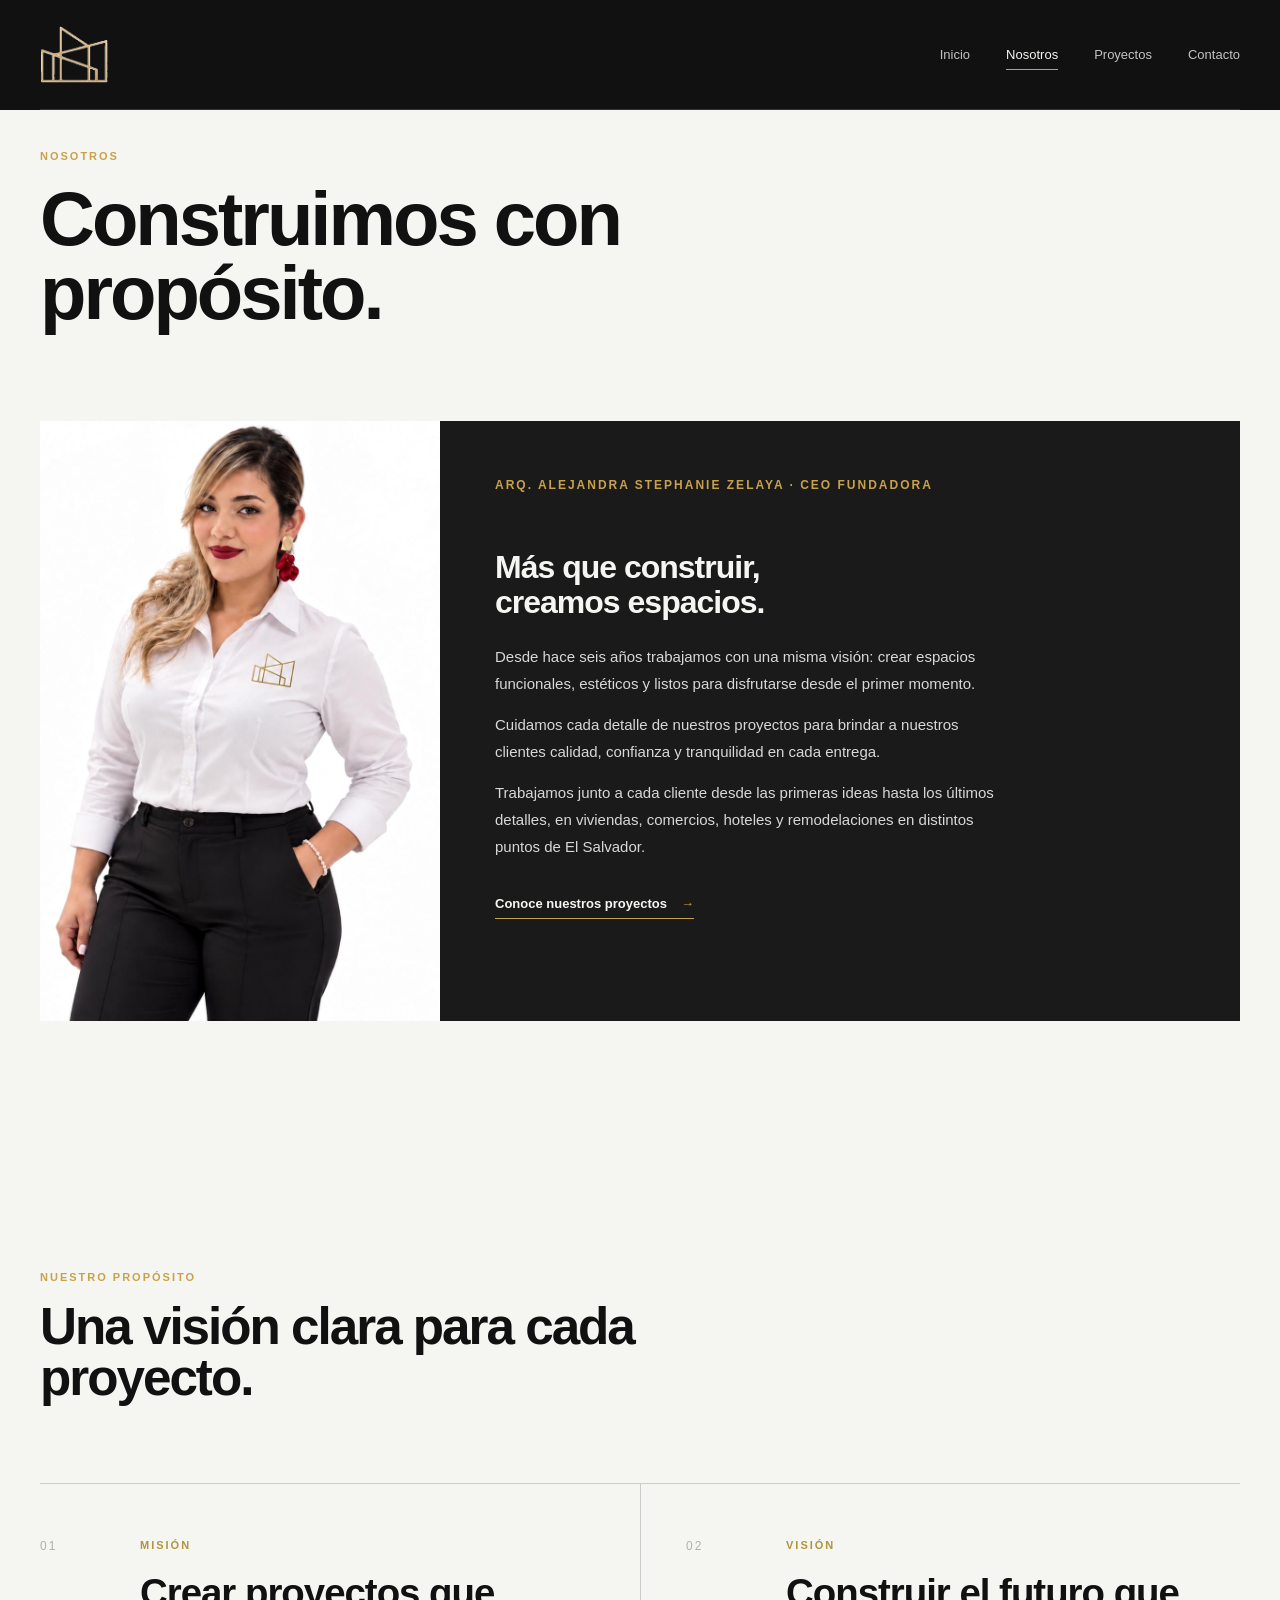
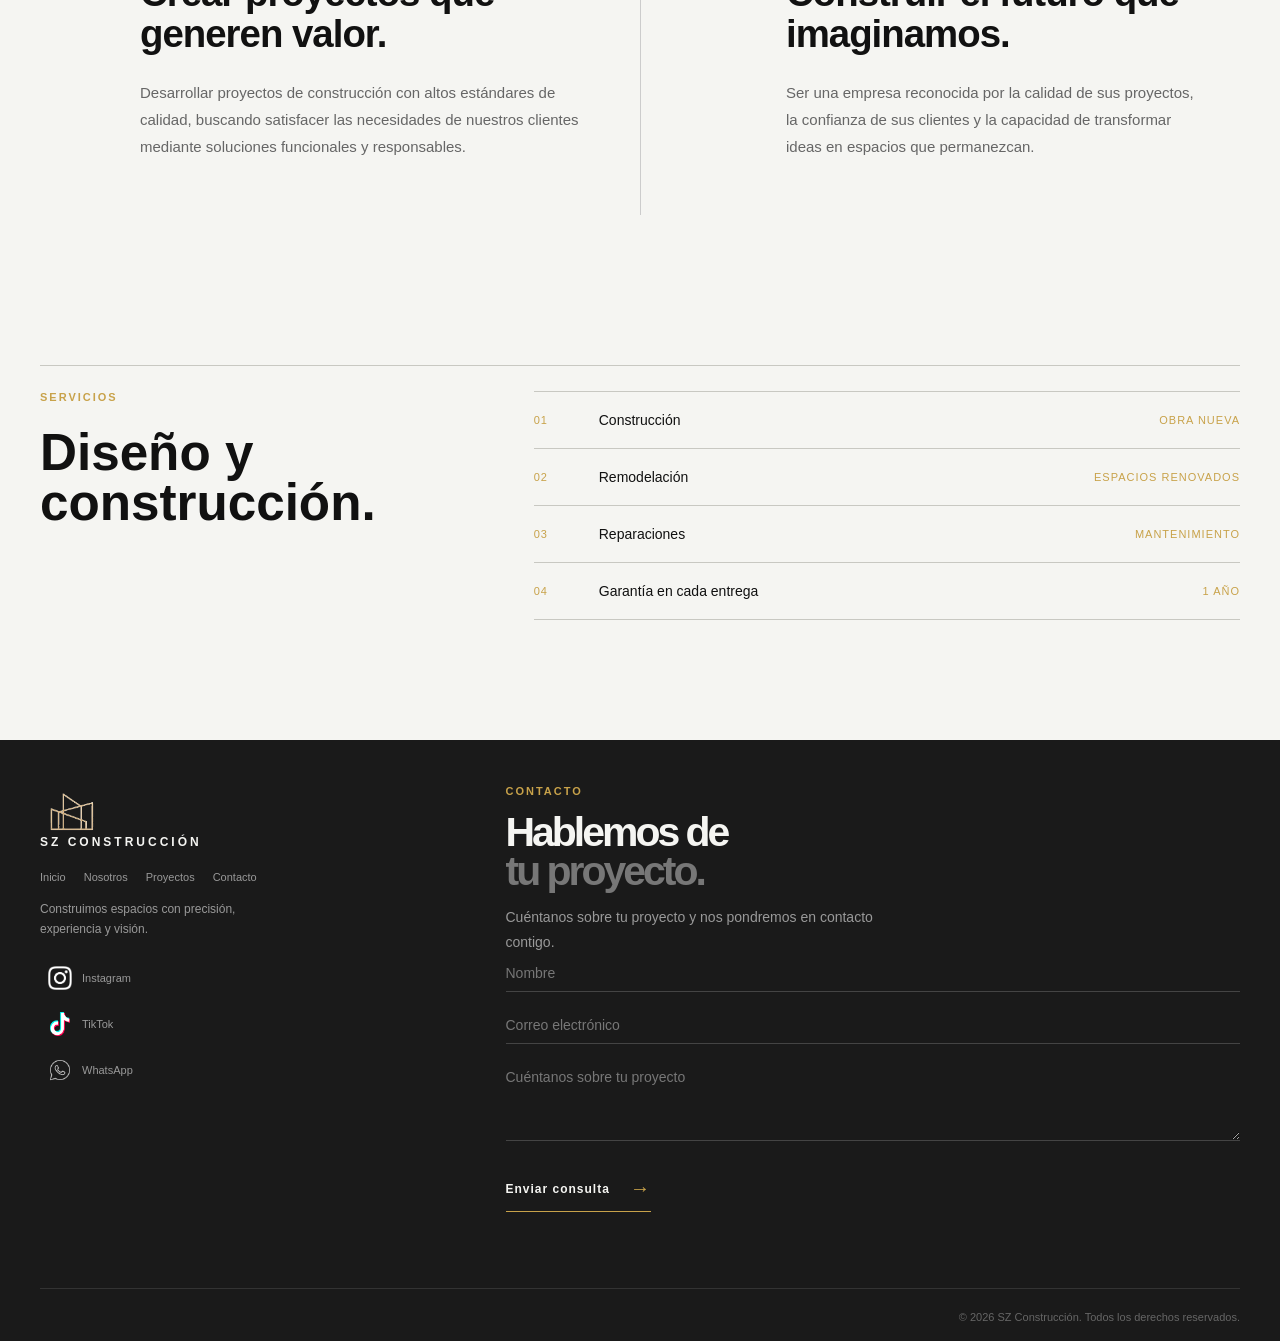
==== nosotros.html @ 60573278 "feat: publica sitio web de SZ Construccion" ====
<!DOCTYPE html>
<html lang="es">

<head>

    <meta charset="UTF-8">
    <meta name="viewport" content="width=device-width, initial-scale=1.0">
    <meta name="description" content="Conoce SZ Construcción, fundada por la Arq. Alejandra Stephanie Zelaya: nuestra historia, misión, visión y servicios.">
    <meta name="theme-color" content="#111111">
    <title>Nosotros | SZ Construcción</title>

    <link rel="icon" type="image/png" href="images/brand/logo-mark-transparent.png">
    <link rel="stylesheet" href="css/style.css">
    <link rel="stylesheet" href="css/nosotros.css">

</head>

<body>

    <a class="skip-link" href="#contenido">Saltar al contenido</a>

    <header class="header">

        <div class="container header__content">

            <a href="index.html" class="logo" aria-label="SZ Construcción, inicio">
                <img src="images/brand/logo-mark-transparent.png" alt="" width="104" height="58">
                <span>SZ CONSTRUCCIÓN</span>
            </a>

            <nav class="nav" id="site-navigation" aria-label="Navegación principal">
                <a href="index.html" class="nav__link">Inicio</a>
                <a href="nosotros.html" class="nav__link active" aria-current="page">Nosotros</a>
                <a href="proyectos.html" class="nav__link">Proyectos</a>
                <a href="#contacto" class="nav__link">Contacto</a>
            </nav>

            <button class="menu-button" type="button" aria-label="Abrir menú" aria-expanded="false" aria-controls="site-navigation">
                <span></span>
                <span></span>
            </button>

        </div>

    </header>


    <main id="contenido">

        <!-- INTRODUCCIÓN -->

        <section class="about-intro">

            <div class="container">

                <div class="about-intro__heading">
                    <p class="section-label">NOSOTROS</p>
                    <h1>Construimos con propósito.</h1>
                </div>

                <div class="about-intro__grid">

                    <figure class="about-intro__image">
                        <img src="images/nosotros/Teffa.jpeg" alt="Arq. Alejandra Stephanie Zelaya, fundadora de SZ Construcción" width="1070" height="1280">
                    </figure>

                    <div class="about-intro__content">

                        <span class="about-intro__number">ARQ. ALEJANDRA STEPHANIE ZELAYA · CEO FUNDADORA</span>

                        <h2>
                            Más que construir,
                            creamos espacios.
                        </h2>

                        <p>
                            Desde hace seis años trabajamos con una misma visión:
                            crear espacios funcionales, estéticos y listos para
                            disfrutarse desde el primer momento.
                        </p>

                        <p>
                            Cuidamos cada detalle de nuestros proyectos para brindar
                            a nuestros clientes calidad, confianza y tranquilidad
                            en cada entrega.
                        </p>

                        <p>
                            Trabajamos junto a cada cliente desde las primeras ideas
                            hasta los últimos detalles, en viviendas, comercios,
                            hoteles y remodelaciones en distintos puntos de El Salvador.
                        </p>

                        <a href="proyectos.html" class="about-intro__link">Conoce nuestros proyectos <span aria-hidden="true">→</span></a>

                    </div>

                </div>

            </div>

        </section>


        <!-- MISIÓN / VISIÓN -->

        <section class="about-purpose">

            <div class="container">

                <div class="about-purpose__intro">
                    <p class="section-label">NUESTRO PROPÓSITO</p>
                    <h2>Una visión clara para cada proyecto.</h2>
                </div>

                <div class="about-purpose__grid">

                    <article class="about-purpose__item">
                        <div class="about-purpose__number">01</div>
                        <div>
                            <p class="about-purpose__label">MISIÓN</p>
                            <h3>Crear proyectos que generen valor.</h3>
                            <p>
                                Desarrollar proyectos de construcción con altos estándares
                                de calidad, buscando satisfacer las necesidades de nuestros
                                clientes mediante soluciones funcionales y responsables.
                            </p>
                        </div>
                    </article>

                    <article class="about-purpose__item">
                        <div class="about-purpose__number">02</div>
                        <div>
                            <p class="about-purpose__label">VISIÓN</p>
                            <h3>Construir el futuro que imaginamos.</h3>
                            <p>
                                Ser una empresa reconocida por la calidad de sus proyectos,
                                la confianza de sus clientes y la capacidad de transformar
                                ideas en espacios que permanezcan.
                            </p>
                        </div>
                    </article>

                </div>

            </div>

        </section>


        <!-- SERVICIOS -->

        <section class="about-credentials">

            <div class="container">

                <div class="credentials-block">
                    <div>
                        <p class="section-label">SERVICIOS</p>
                        <h2>Diseño y construcción.</h2>
                    </div>

                    <div class="credentials-list">
                        <div class="credential-item">
                            <span>01</span>
                            <strong>Construcción</strong>
                            <em>Obra nueva</em>
                        </div>
                        <div class="credential-item">
                            <span>02</span>
                            <strong>Remodelación</strong>
                            <em>Espacios renovados</em>
                        </div>
                        <div class="credential-item">
                            <span>03</span>
                            <strong>Reparaciones</strong>
                            <em>Mantenimiento</em>
                        </div>
                        <div class="credential-item">
                            <span>04</span>
                            <strong>Garantía en cada entrega</strong>
                            <em>1 año</em>
                        </div>
                    </div>
                </div>

            </div>

        </section>

    </main>


    <footer class="footer">

        <div class="container">

            <div class="footer__top">

                <div class="footer__brand">
                    <a href="index.html" class="footer__logo" aria-label="SZ Construcción, inicio"><img src="images/brand/logo-mark-transparent.png" alt=""><span>SZ CONSTRUCCIÓN</span></a>
                    <nav class="footer__nav" aria-label="Navegacion del pie de pagina">
                        <a href="index.html">Inicio</a>
                        <a href="nosotros.html">Nosotros</a>
                        <a href="proyectos.html">Proyectos</a>
                        <a href="#contacto">Contacto</a>
                    </nav>
                    <p class="footer__brand-text">Construimos espacios con precisión, experiencia y visión.</p>
                    <div class="footer__socials" aria-label="Redes sociales">
                        <a href="https://www.instagram.com/sz_construccion?stkn=ZDNlZDc0MzIxNw==" class="footer__social" target="_blank" rel="noopener noreferrer" aria-label="Instagram"><img src="images/social/LogoInsta.png" alt="">Instagram</a>
                        <a href="https://www.tiktok.com/@sz_construccionsv?is_from_webapp=1&sender_device=pc" class="footer__social" target="_blank" rel="noopener noreferrer" aria-label="TikTok"><img src="images/social/LogoTikTok.png" alt="">TikTok</a>
                        <a href="https://wa.me/50374683677" class="footer__social" target="_blank" rel="noopener noreferrer" aria-label="WhatsApp"><img src="images/social/LogoWha.png" alt="">WhatsApp</a>
                    </div>
                </div>

                <div class="footer__contact" id="contacto">
                    <div class="footer__intro">
                        <p class="footer__label">CONTACTO</p>
                        <h2 class="footer__title">Hablemos de <span>tu proyecto.</span></h2>
                        <p class="footer__description">Cuéntanos sobre tu proyecto y nos pondremos en contacto contigo.</p>
                    </div>
                    <form class="footer__form" id="contact-form" novalidate>
                        <div class="footer__field"><label for="contact-name">Nombre</label><input type="text" id="contact-name" name="name" placeholder="Nombre" autocomplete="name" maxlength="80" required></div>
                        <div class="footer__field"><label for="contact-email">Correo electrónico</label><input type="email" id="contact-email" name="email" placeholder="Correo electrónico" autocomplete="email" inputmode="email" maxlength="120" required></div>
                        <div class="footer__field"><label for="contact-message">Mensaje</label><textarea id="contact-message" name="message" placeholder="Cuéntanos sobre tu proyecto" maxlength="2000" required></textarea></div>
                        <div class="footer__honey" aria-hidden="true"><label for="contact-honey">No llenar este campo</label><input type="text" id="contact-honey" name="_honey" tabindex="-1" autocomplete="off"></div>
                        <button type="submit" class="footer__submit">Enviar consulta <span>→</span></button>
                    </form>
                </div>

            </div>

            <div class="footer__bottom">
                <p class="footer__copyright">© 2026 SZ Construcción. Todos los derechos reservados.</p>
            </div>

        </div>

    </footer>


    <script src="js/main.js"></script>

</body>

</html>
---- css/style.css ----
:root {
    --black: #111111;
    --black-soft: #1a1a1a;

    --gray: #777777;
    --gray-light: #d8d8d8;

    --white: #f5f5f2;

    --gold: #c8a24a;

    --container: 1280px;
}


* {
    margin: 0;
    padding: 0;
    box-sizing: border-box;
}


html {
    scroll-behavior: smooth;
}


body {


    background: var(--black-soft);
    color: var(--white);

    min-height: 100vh;
    display: flex;
    flex-direction: column;

    font-family:
        Arial,
        Helvetica,
        sans-serif;

}


main {
    flex: 1;
}


a {
    color: inherit;
    text-decoration: none;
}


button {
    font-family: inherit;
}


.container {
    width: min(
        calc(100% - 80px),
        var(--container)
    );

    margin-inline: auto;
}


/* =================================
   HEADER
================================= */

.header {
    position: absolute;

    top: 0;
    left: 0;

    width: 100%;

    background: var(--black);

    z-index: 20;
}


.header__content {
    height: 110px;

    display: flex;
    align-items: center;
    justify-content: space-between;

    border-bottom: 1px solid rgba(255, 255, 255, 0.15);
}


.logo {
    display: inline-flex;
    flex-direction: column;
    align-items: flex-start;
    gap: 2px;
    color: var(--white);
    font-size: 5px;
    font-weight: 700;
    letter-spacing: 1.5px;
}

.logo img {
    width: 104px;
    height: 58px;
    object-fit: contain;
    object-position: left center;
}

.logo span {
    display: none;
}


.nav {
    display: flex;
    align-items: center;

    gap: 36px;
}


.nav__link {
    position: relative;

    color: rgba(255, 255, 255, 0.75);

    font-size: 13px;

    transition: color 0.3s ease;
}


.nav__link::after {
    content: "";

    position: absolute;

    left: 0;
    bottom: -8px;

    width: 0;
    height: 1px;

    background: var(--gold);

    transition: width 0.3s ease;
}


.nav__link:hover,
.nav__link.active {
    color: var(--white);
}


.nav__link.active::after,
.nav__link:hover::after {
    width: 100%;
}


/* MENU MOBILE */

.menu-button {
    display: none;

    width: 42px;
    height: 42px;

    border: 1px solid rgba(255, 255, 255, 0.3);

    background: transparent;

    cursor: pointer;
}


.menu-button span {
    display: block;

    width: 18px;
    height: 1px;

    margin: 5px auto;

    background: var(--white);
}


/*=================================
HERO
================================= */

.hero {
    position: relative;

    min-height: 100svh;

    display: grid;  

    grid-template-columns: minmax(0, 55%) minmax(0, 45%);

    overflow: hidden;

    background: var(--black);
}


/* =================================
   HERO - TEXT
================================= */

.hero__text {
    display: flex;
    align-items: center;

    background: var(--black);

    z-index: 2;
}


.hero__text-container {
    padding-top: 100px;
    padding-bottom: 60px;
}


.hero__label {
    margin-bottom: 28px;

    color: var(--gold);

    font-size: 12px;
    font-weight: 700;

    letter-spacing: 3px;
}


.hero__title {
    max-width: 900px;

    font-size: clamp(
        55px,
        7vw,
        110px
    );

    line-height: 0.9;

    letter-spacing: -5px;

    font-weight: 700;
}


.hero__title span {
    display: block;

    color: var(--gray-light);
}


.hero__bottom {
    max-width: 650px;

    margin-top: 55px;

    display: flex;
    align-items: flex-end;

    gap: 50px;
}


.hero__description {
    max-width: 300px;

    color: #a9a9a9;

    font-size: 16px;
    line-height: 1.7;
}


.hero__link {
    display: flex;
    align-items: center;

    gap: 18px;

    padding-bottom: 8px;

    border-bottom: 1px solid var(--gold);

    color: var(--white);

    font-size: 13px;
    font-weight: 700;

    white-space: nowrap;
}


.hero__arrow {
    color: var(--gold);

    font-size: 20px;

    transition: transform 0.3s ease;
}


.hero__link:hover .hero__arrow {
    transform: translateY(5px);
}


/* =================================
    HERO - VIDEO
================================= */

.hero__video {
    position: relative;

    min-width: 0;
    max-width: 100%;
    min-height: 100svh;

    overflow: hidden;

    background: #202020;
}

.hero__video-media {
    display: block;
    width: 100%;
    height: 100%;
    object-fit: cover;
    object-position: center;
}


/* =================================
   HERO - NUMBER
================================= */

.hero__number {
    position: absolute;

    right: 30px;
    bottom: 30px;

    color: rgba(255, 255, 255, 0.45);

    font-size: 12px;

    letter-spacing: 2px;

    z-index: 5;
}


/* INTRO */

.intro {
    display: grid;
    grid-template-columns: 42% 58%;
    min-height: 500px;
    background: var(--white);
    color: var(--black);
}


/* IMAGEN */

.intro__image {
    position: relative;
    min-height: 500px;
    overflow: hidden;
}

.intro__image img {
    width: 100%;
    height: 100%;
    display: block;

    object-fit: cover;

    filter: grayscale(0.1) contrast(1.05);
}


/* CONTENIDO */

.intro__content {
    display: flex;
    align-items: center;

    padding: 72px 7vw 72px 6vw;

    background: var(--white);
}

.intro__content-inner {
    max-width: 780px;
}


/* TEXTO */

.section-label {
    color: var(--gold);
    font-size: 11px;
    font-weight: 700;
    letter-spacing: 2px;
}

.intro h2 {
    margin-top: 30px;

    max-width: 750px;

    font-size: clamp(42px, 5vw, 72px);
    line-height: 1;
    letter-spacing: -3px;
}

.intro h2 span {
    display: block;
    color: var(--gray);
}

.intro p {
    max-width: 600px;

    margin-top: 45px;

    color: #555555;
    font-size: 17px;
    line-height: 1.8;
}

.text-link {
    display: inline-flex;
    align-items: center;
    gap: 15px;

    margin-top: 35px;
    padding-bottom: 7px;

    border-bottom: 1px solid var(--black);

    font-size: 13px;
    font-weight: 700;
}

.text-link span {
    transition: transform 0.3s ease;
}

.text-link:hover span {
    transform: translateX(5px);
}   


/* =================================
   NUMBERS
================================= */

.numbers {
    padding: 64px 0;

    background: var(--black-soft);
}


.numbers__grid {
    display: grid;

    grid-template-columns:
        repeat(3, 1fr);

    gap: 1px;

    background: #333333;
}


.number {
    padding: 55px 40px;

    background: var(--black-soft);
}


.number__value {
    display: block;

    color: var(--gold);

    font-size: clamp(
        45px,
        5vw,
        70px
    );

    font-weight: 700;

    letter-spacing: -3px;
}


.number__label {
    display: block;

    margin-top: 12px;

    color: #999999;

    font-size: 12px;

    text-transform: uppercase;

    letter-spacing: 2px;
}


/* =================================
   CONFIANZA
================================= */

.trust-section {
    padding: 92px 0 105px;
    background: var(--white);
    color: var(--black);
}

.trust-section__heading,
.testimonials-block {
    display: grid;
    grid-template-columns: minmax(0, 1.1fr) minmax(280px, 0.9fr);
    gap: 70px;
}

.trust-section h2,
.testimonials-block h2 {
    margin-top: 25px;
    font-size: clamp(44px, 5vw, 72px);
    line-height: 0.95;
    letter-spacing: -3px;
}

.trust-section h2 span,
.testimonials-block h2 span {
    display: block;
    color: var(--gray);
}

.trust-section__intro {
    max-width: 420px;
    align-self: end;
    color: #555555;
    font-size: 16px;
    line-height: 1.8;
}

.process-grid {
    display: grid;
    grid-template-columns: repeat(3, 1fr);
    gap: 1px;
    margin-top: 64px;
    background: #c8c8c2;
}

.process-step {
    min-height: 245px;
    padding: 30px;
    background: var(--white);
}

.process-step__number {
    color: var(--gold);
    font-size: 12px;
    font-weight: 700;
    letter-spacing: 2px;
}

.process-step h3 {
    margin-top: 58px;
    font-size: 25px;
    letter-spacing: -1px;
}

.process-step p {
    max-width: 270px;
    margin-top: 15px;
    color: #666666;
    font-size: 14px;
    line-height: 1.7;
}

.partners-block {
    margin-top: 105px;
    padding-top: 25px;
    border-top: 1px solid #c8c8c2;
}

.partners-block__heading {
    display: flex;
    justify-content: space-between;
    gap: 30px;
    color: #666666;
    font-size: 13px;
}

.partners-list {
    display: grid;
    grid-template-columns: repeat(4, 1fr);
    gap: 1px;
    margin-top: 30px;
    background: #c8c8c2;
}

.partners-list span {
    padding: 28px 20px;
    background: var(--white);
    color: #777777;
    font-size: 12px;
    font-weight: 700;
    letter-spacing: 2px;
    text-align: center;
}

.credentials-block {
    display: grid;
    grid-template-columns: minmax(220px, 0.75fr) minmax(0, 1.25fr);
    gap: 70px;
    margin-top: 105px;
    padding-top: 25px;
    border-top: 1px solid #c8c8c2;
}

.credentials-block h2 {
    margin-top: 25px;
    font-size: clamp(32px, 4vw, 52px);
    line-height: 0.98;
}

.credentials-list {
    border-top: 1px solid #c8c8c2;
}

.credential-item {
    display: grid;
    grid-template-columns: 45px 1fr auto;
    gap: 20px;
    align-items: center;
    padding: 20px 0;
    border-bottom: 1px solid #c8c8c2;
}

.credential-item span,
.credential-item em {
    color: var(--gold);
    font-size: 11px;
    font-style: normal;
    letter-spacing: 1px;
    text-transform: uppercase;
}

.credential-item strong {
    font-size: 14px;
    font-weight: 500;
}

.scope-block {
    display: grid;
    grid-template-columns: minmax(220px, 0.75fr) minmax(0, 1.25fr);
    gap: 70px;
    margin-top: 105px;
    padding-top: 25px;
    border-top: 1px solid #c8c8c2;
}

.scope-block h2 {
    margin-top: 25px;
    font-size: clamp(32px, 4vw, 52px);
    line-height: 0.98;
}

.scope-block__content {
    display: grid;
    grid-template-columns: 1fr 1fr;
    gap: 45px;
}

.scope-block__label {
    margin-bottom: 18px;
    color: #777777;
    font-size: 11px;
    font-weight: 700;
    letter-spacing: 1.5px;
}

.scope-block__content a {
    display: flex;
    justify-content: space-between;
    gap: 20px;
    padding: 13px 0;
    border-bottom: 1px solid #c8c8c2;
    color: var(--black);
    font-size: 14px;
}

.scope-block__content a span {
    color: var(--gold);
}

.scope-block__pending {
    color: #8a6a22;
    font-size: 14px;
    line-height: 1.6;
}

.testimonials-block {
    margin-top: 88px;
}

.testimonial-grid {
    display: grid;
    grid-template-columns: repeat(2, 1fr);
    gap: 35px;
}

.testimonial {
    margin: 0;
    padding-left: 25px;
    border-left: 2px solid var(--gold);
}

.testimonial p {
    color: #444444;
    font-size: 17px;
    line-height: 1.7;
}

.testimonial footer {
    margin-top: 25px;
    color: #777777;
    font-size: 11px;
    letter-spacing: 1px;
    text-transform: uppercase;
}

.testimonial cite {
    color: var(--gold);
    font-style: normal;
}


/* =================================
   CTA
================================= */

.demo-cta {
    padding: 105px 0;

    background: var(--black);
}


.demo-cta__content {
    max-width: 900px;
}

.demo-cta h2 {
    margin: 25px 0 45px;
    color: var(--white);
    font-size: clamp(60px, 9vw, 120px);
    line-height: 0.88;
    letter-spacing: -5px;
}

.demo-cta h2 span {
    display: block;
    color: var(--gray);
}


/* =================================
   ESCRITORIO
================================= */

@media (min-width: 901px) {

    .hero,
    .hero__video {
        min-height: 100svh;
    }

    .hero__video {
        position: relative;
        width: auto;
        height: auto;
        min-height: 100svh;
    }

    .hero__video-media {
        object-fit: contain;
    }

}


.button {
    display: inline-block;

    padding: 17px 28px;

    background: var(--gold);

    color: var(--black);

    font-size: 12px;
    font-weight: 700;

    letter-spacing: 1px;

    transition:
        background 0.3s ease,
        transform 0.3s ease;
}


.button:hover {
    background: var(--white);

    transform: translateY(-3px);
}


/* =================================
   TABLET
================================= */

@media (max-width: 900px) {

    .container {
        width: min(
            calc(100% - 50px),
            var(--container)
        );
    }


    .nav {
        gap: 20px;
    }


    .testimonials-block,
    .trust-section__heading {
        grid-template-columns: 1fr;
        gap: 35px;
    }

    .credentials-block {
        grid-template-columns: 1fr;
        gap: 35px;
    }

    .intro {
        grid-template-columns: 40% 60%;
    }

    .intro__content {
        padding: 56px 40px;
    }

}


/* =================================
   MOBILE
================================= */

@media (max-width: 700px) {

    .container {
        width: calc(100% - 40px);
    }


    .header__content {
        height: 88px;
    }

    .logo img {
        width: 88px;
        height: 48px;
    }


    .nav {
        display: none;
    }

    .nav.nav--open {
        position: absolute;
        top: 88px;
        left: 0;
        right: 0;

        display: flex;
        flex-direction: column;
        align-items: flex-start;
        gap: 0;

        padding: 20px;
        background: var(--black);
        border-top: 1px solid rgba(255, 255, 255, 0.12);
    }

    .nav.nav--open .nav__link {
        width: 100%;
        padding: 14px 0;
    }


    .menu-button {
        display: block;
    }


    .hero {
        min-height: 100svh;
        grid-template-columns: 1fr;
    }


    .hero__text {
        min-height: 70svh;
    }


    .hero__video {
        position: relative;
        top: auto;
        right: auto;
        width: 100%;
        height: 55svh;
        min-height: 340px;
    }


    .hero__text-container {
        padding-top: 120px;
    }


    .hero__title {
        font-size: clamp(
            48px,
            14vw,
            70px
        );

        letter-spacing: -3px;
    }


    .hero__bottom {
        margin-top: 40px;

        flex-direction: column;

        align-items: flex-start;

        gap: 30px;
    }


    .hero__description {
        max-width: 340px;
    }


    .hero__number {
        right: 20px;
        bottom: 20px;
    }


    .intro {
        grid-template-columns: 1fr;
        min-height: 0;
    }

    .intro__content {
        padding: 56px 20px 64px;
    }

    .intro__image {
        height: 360px;
        min-height: 360px;
    }


    .intro h2 {
        font-size: clamp(
            40px,
            11vw,
            60px
        );
    }


    .numbers {
        padding: 0;
    }


    .numbers__grid {
        grid-template-columns: 1fr;
    }


    .number {
        padding: 45px 25px;
    }

    .trust-section {
        padding: 64px 0 76px;
    }

    .trust-section__heading,
    .testimonials-block {
        grid-template-columns: 1fr;
        gap: 35px;
    }

    .process-grid,
    .partners-list,
    .testimonial-grid {
        grid-template-columns: 1fr;
    }

    .process-grid {
        margin-top: 45px;
    }

    .process-step {
        min-height: auto;
    }

    .process-step h3 {
        margin-top: 35px;
    }

    .partners-block,
    .credentials-block,
    .testimonials-block {
        margin-top: 60px;
    }

    .credentials-block {
        grid-template-columns: 1fr;
        gap: 35px;
    }

    .scope-block {
        grid-template-columns: 1fr;
        gap: 35px;
    }

    .scope-block__content {
        grid-template-columns: 1fr;
        gap: 35px;
    }

    .partners-block__heading {
        flex-direction: column;
        gap: 12px;
    }


    .demo-cta {
        padding: 76px 0;
    }


    .demo-cta h2 {
        font-size: clamp(
            45px,
            12vw,
            65px
        );

        letter-spacing: -3px;
    }


}


    /* ========================================
   FOOTER
======================================== */

.footer {
    background: var(--black-soft);
    color: var(--white);
    padding: 45px 0 18px;
}

.footer__top {
    display: grid;
    grid-template-columns: minmax(220px, 0.7fr) minmax(320px, 1.3fr);
    gap: 70px;
    padding-bottom: 35px;
    border-bottom: 1px solid #333333;
}

/* INTRO */

.footer__intro {
    max-width: 520px;
}

.footer__label {
    color: var(--gold);
    font-size: 11px;
    font-weight: 700;
    letter-spacing: 2px;
}

.footer__title {
    margin-top: 16px;
    font-size: clamp(30px, 3.2vw, 46px);
    line-height: 0.95;
    letter-spacing: -3px;
}

.footer__title span {
    display: block;
    color: var(--gray);
}

.footer__description {
    max-width: 420px;
    margin-top: 14px;
    color: #999999;
    font-size: 14px;
    line-height: 1.8;
}

.footer__brand {
    padding-top: 8px;
}

.footer__brand-text {
    max-width: 220px;
    margin-top: 16px;
    color: #999999;
    font-size: 12px;
    line-height: 1.7;
}

.footer__nav {
    display: flex;
    flex-wrap: wrap;
    gap: 8px 18px;
    margin-top: 22px;
}

.footer__nav a {
    color: #999999;
    font-size: 11px;
    transition: color 0.3s ease;
}

.footer__nav a:hover,
.footer__nav a:focus-visible {
    color: var(--white);
}

/* FORM */

.footer__form {
    display: flex;
    flex-direction: column;
    gap: 15px;
}

.footer__field {
    position: relative;
}

.footer__field label {
    position: absolute;
    width: 1px;
    height: 1px;
    padding: 0;
    margin: -1px;
    overflow: hidden;
    clip: rect(0, 0, 0, 0);
    white-space: nowrap;
    border: 0;
}

.footer__field input,
.footer__field textarea {
    width: 100%;
    padding: 10px 0;
    border: none;
    border-bottom: 1px solid #444444;
    outline: none;
    background: transparent;
    color: var(--white);
    font-family: inherit;
    font-size: 14px;
    transition: border-color 0.3s ease;
}

.footer__field textarea {
    min-height: 82px;
    resize: vertical;
}

.footer__field input::placeholder,
.footer__field textarea::placeholder {
    color: #777777;
}

.footer__field input:focus,
.footer__field textarea:focus {
    border-color: var(--gold);
}

.footer__field input:focus-visible,
.footer__field textarea:focus-visible,
.menu-button:focus-visible,
.footer__submit:focus-visible {
    outline: 2px solid var(--gold);
    outline-offset: 4px;
}

.footer__submit {
    align-self: flex-start;

    display: inline-flex;
    align-items: center;
    gap: 20px;

    margin-top: 6px;
    padding: 11px 0;

    border: none;
    border-bottom: 1px solid var(--gold);

    background: transparent;
    color: var(--white);

    font-size: 12px;
    font-weight: 700;
    letter-spacing: 1px;

    cursor: pointer;

    transition:
        color 0.3s ease,
        gap 0.3s ease;
}

.footer__submit span {
    color: var(--gold);
    font-size: 20px;
}

.footer__submit:hover {
    color: var(--gold);
    gap: 27px;
}

.footer__submit:disabled {
    cursor: wait;
    opacity: 0.6;
}

.footer__form-status {
    min-height: 18px;
    margin-top: 8px;
    color: var(--gold);
    font-size: 11px;
    line-height: 1.5;
}

.footer__form-status.is-error {
    color: #d88972;
}

/* BOTTOM */

.footer__bottom {
    display: flex;
    justify-content: flex-end;
    gap: 30px;

    padding-top: 22px;
}

.footer__logo {
    display: inline-flex;
    flex-direction: column;
    align-items: flex-start;
    gap: 4px;
    color: var(--white);
    font-size: 12px;
    font-weight: 700;
    letter-spacing: 3px;
}

.footer__logo img {
    width: 64px;
    height: 38px;
    object-fit: contain;
}

.footer__logo span {
    white-space: nowrap;
}

.footer__socials {
    display: flex;
    align-items: flex-start;
    flex-direction: column;
    gap: 10px;
    flex-wrap: wrap;
    margin-top: 20px;
}

.footer__social {
    display: inline-flex;
    align-items: center;
    gap: 10px;
    min-width: 130px;
    padding: 5px 7px;
    border: 1px solid transparent;
    color: #999999;
    font-size: 11px;
    transition: color 0.3s ease, border-color 0.3s ease;
}

.footer__social-icon {
    display: inline-flex;
    align-items: center;
    justify-content: center;
    width: 25px;
    height: 25px;
    border: 1px solid #555555;
    color: var(--gold);
    font-size: 9px;
    font-weight: 700;
    letter-spacing: 0;
}

.footer__social img {
    width: 24px;
    height: 24px;
    display: block;
    object-fit: contain;
    border: 0;
}

.footer__social:hover {
    color: var(--white);
    border-color: var(--gold);
}

.footer__social:hover .footer__social-icon {
    border-color: var(--gold);
}

.footer__copyright {
    color: #666666;
    font-size: 11px;
}

/* ========================================
   FOOTER RESPONSIVE
======================================== */

@media (max-width: 900px) {

    .footer {
        padding: 35px 0 16px;
    }

    .footer__top {
        grid-template-columns: 1fr 1.4fr;
        gap: 28px;
        padding-bottom: 28px;
    }

    .footer__description {
        font-size: 13px;
        line-height: 1.55;
    }

    .footer__form {
        gap: 10px;
    }

    .footer__field input,
    .footer__field textarea {
        padding: 7px 0;
    }

    .footer__field textarea {
        min-height: 62px;
    }

    .footer__bottom {
        flex-wrap: wrap;
    }
}

@media (max-width: 700px) {

    .footer {
        padding: 28px 0 14px;
    }

    .footer__top {
        grid-template-columns: 1fr;
        gap: 24px;
        padding-bottom: 25px;
    }

    .footer__brand {
        padding-top: 0;
    }

    .footer__brand-text {
        margin-top: 10px;
        line-height: 1.5;
    }

    .footer__nav {
        gap: 6px 14px;
        margin-top: 28px;
    }

    .footer__nav a {
        font-size: 10px;
    }

    .footer__title {
        margin-top: 10px;
        font-size: clamp(28px, 9vw, 40px);
        letter-spacing: -2px;
    }

    .footer__description {
        margin-top: 10px;
        font-size: 13px;
    }

    .footer__form {
        gap: 8px;
    }

    .footer__field input,
    .footer__field textarea {
        font-size: 13px;
    }

    .footer__field textarea {
        min-height: 55px;
    }

    .footer__bottom {
        align-items: flex-start;
        flex-direction: column;
        gap: 10px;
        padding-top: 14px;
    }

    .footer__socials {
        flex-direction: row;
        flex-wrap: wrap;
        gap: 4px;
        margin-top: 10px;
    }

    .footer__social {
        min-width: 0;
        padding: 2px 4px;
        font-size: 10px;
    }

    .footer__social img {
        width: 18px;
        height: 18px;
    }
}



/* ========================================
   MEJORAS GENERALES
======================================== */

img,
video {
    max-width: 100%;
}

.intro__image img {
    position: absolute;
    inset: 0;
}

.skip-link {
    position: absolute;
    top: -60px;
    left: 20px;
    z-index: 200;
    padding: 12px 18px;
    background: var(--gold);
    color: var(--black);
    font-size: 13px;
    font-weight: 700;
}

.skip-link:focus {
    top: 12px;
}

a:focus-visible,
.button:focus-visible,
.hero__link:focus-visible,
.text-link:focus-visible,
.nav__link:focus-visible {
    outline: 2px solid var(--gold);
    outline-offset: 4px;
}

/* Botón del menú: las dos líneas forman una X al abrir. */
.menu-button span {
    transition: transform 0.3s ease;
}

.menu-button.is-open span:first-child {
    transform: translateY(3px) rotate(45deg);
}

.menu-button.is-open span:last-child {
    transform: translateY(-3px) rotate(-45deg);
}

/* Video del inicio */
.hero__video-caption {
    position: absolute;
    left: 24px;
    bottom: 24px;
    z-index: 3;
    padding: 8px 12px;
    background: rgba(17, 17, 17, 0.7);
    color: var(--gray-light);
    font-size: 11px;
    letter-spacing: 1px;
    transition: color 0.3s ease;
}

.hero__video-caption:hover {
    color: var(--gold);
}

/* Cita de la fundadora */
.founder-quote {
    margin: 0;
    padding-left: 25px;
    border-left: 2px solid var(--gold);
}

.founder-quote p {
    max-width: 60ch;
    color: #333333;
    font-size: clamp(18px, 1.8vw, 22px);
    line-height: 1.65;
}

.founder-quote footer {
    margin-top: 25px;
    color: #555555;
    font-size: 12px;
    letter-spacing: 1px;
    text-transform: uppercase;
}

.founder-quote cite {
    color: #8a6a22;
    font-style: normal;
}

.trust-section .credentials-block h2 {
    letter-spacing: -2px;
}

/* Proyectos destacados en el inicio */
.demo-cta .button {
    margin-top: 45px;
}

.demo-cta h2 {
    margin-bottom: 50px;
}

.featured-projects {
    display: grid;
    grid-template-columns: repeat(3, 1fr);
    gap: 24px;
}

.featured-project {
    display: flex;
    flex-direction: column;
    color: var(--white);
}

.featured-project img {
    width: 100%;
    height: auto;
    aspect-ratio: 4 / 3;
    object-fit: cover;
    filter: brightness(0.88);
    transition: filter 0.4s ease;
}

.featured-project:hover img {
    filter: brightness(1);
}

.featured-project__type {
    margin-top: 18px;
    color: var(--gold);
    font-size: 11px;
    font-weight: 700;
    letter-spacing: 1.5px;
    text-transform: uppercase;
}

.featured-project strong {
    margin-top: 10px;
    font-size: clamp(22px, 2.2vw, 30px);
    letter-spacing: -1px;
}

.featured-project__location {
    margin-top: 6px;
    color: #999999;
    font-size: 13px;
}

/* Formulario: campo trampa, errores y estados */
.footer__honey {
    position: absolute;
    left: -9999px;
    width: 1px;
    height: 1px;
    overflow: hidden;
}

.footer__error {
    margin-top: 6px;
    color: #e0a08c;
    font-size: 11px;
    line-height: 1.4;
}

.footer__field input[aria-invalid="true"],
.footer__field textarea[aria-invalid="true"] {
    border-color: #d88972;
}

.footer__form-status.is-success {
    color: #9fc79a;
}

.footer__form-status a {
    color: var(--white);
    text-decoration: underline;
}

@media (max-width: 900px) {

    .featured-projects {
        grid-template-columns: repeat(2, 1fr);
    }

    .featured-project:last-child {
        display: none;
    }

    .hero__title {
        letter-spacing: -3px;
    }

}

@media (max-width: 700px) {

    .featured-projects {
        grid-template-columns: 1fr;
        gap: 35px;
    }

    .featured-project:last-child {
        display: flex;
    }

    .hero__video-caption {
        left: 20px;
        bottom: 20px;
    }

    /* El campo de 16px evita el zoom automático de iPhone al escribir. */
    .footer__field input,
    .footer__field textarea {
        font-size: 16px;
    }

}

@media (prefers-reduced-motion: reduce) {

    html {
        scroll-behavior: auto;
    }

    *,
    *::before,
    *::after {
        transition-duration: 0.01ms !important;
        animation-duration: 0.01ms !important;
    }

}
---- css/nosotros.css ----
/* =========================================
   PÁGINA NOSOTROS
========================================= */

.about-intro {
    padding: 150px 0 120px;
    background: #f5f5f2;
    color: #111111;
}


/* =========================================
   ENCABEZADO
========================================= */

.about-intro__heading {
    max-width: 850px;
    margin-bottom: 90px;
}

.about-intro__heading h1 {
    margin-top: 20px;

    font-size: clamp(42px, 6vw, 76px);
    line-height: 0.98;
    letter-spacing: -3px;
    font-weight: 700;
}


/* =========================================
   IMAGEN + TEXTO
========================================= */

.about-intro__grid {
    display: grid;
    grid-template-columns: minmax(280px, 400px) minmax(0, 1fr);
    align-items: stretch;

    min-height: 600px;
}


/* IMAGEN */

.about-intro__image {
    width: 100%;
    height: 100%;
    overflow: hidden;
    background: #ffffff;
}

.about-intro__image img {
    width: 100%;
    height: 100%;

    object-fit: cover;
    object-position: center 16%;
    filter: contrast(1.02);
}


/* TEXTO */

.about-intro__content {
    display: flex;
    flex-direction: column;
    justify-content: flex-start;

    padding: 55px;

    background: #1a1a1a;
    color: #f5f5f2;
}

.about-intro__number {
    margin-bottom: 55px;

    color: #c8a24a;

    font-size: 12px;
    font-weight: 700;
    letter-spacing: 2px;
}

.about-intro__content h2 {
    max-width: 360px;

    margin-bottom: 22px;

    font-size: clamp(26px, 2.5vw, 36px);
    line-height: 1.1;
    letter-spacing: -1px;
}

.about-intro__content p {
    max-width: 500px;

    margin-bottom: 14px;

    color: #d8d8d8;

    font-size: 15px;
    line-height: 1.8;
}


/* =========================================
   VIDEO
========================================= */

.about-video {
    padding: 120px 0;

    background: #1a1a1a;
}

.about-video__heading {
    display: flex;
    justify-content: space-between;

    margin-bottom: 50px;
}

.about-video__heading h2 {
    max-width: 600px;

    margin-top: 18px;

    font-size: clamp(34px, 4vw, 56px);
    line-height: 1;
    letter-spacing: -2px;
}


.about-video__wrapper {
    position: relative;

    width: 100%;

    overflow: hidden;

    background: #111111;
}


.about-video__media {
    display: block;

    width: 100%;
    height: auto;

    max-height: 750px;

    object-fit: cover;
}


/* =========================================
   MISIÓN / VISIÓN
========================================= */

.about-purpose {
    padding: 130px 0 150px;

    background: #f5f5f2;
    color: #111111;
}

.about-purpose__intro {
    max-width: 700px;

    margin-bottom: 80px;
}

.about-purpose__intro h2 {
    margin-top: 18px;

    font-size: clamp(34px, 4vw, 58px);
    line-height: 1;
    letter-spacing: -2px;
}


/* =========================================
   GRID MISIÓN / VISIÓN
========================================= */

.about-purpose__grid {
    display: grid;

    grid-template-columns: 1fr 1fr;

    border-top: 1px solid #cccccc;
}


.about-purpose__item {
    display: grid;

    grid-template-columns: 70px 1fr;

    gap: 30px;

    padding: 55px 45px 55px 0;
}


.about-purpose__item + .about-purpose__item {
    padding-left: 45px;

    border-left: 1px solid #cccccc;
}


.about-purpose__number {
    color: #b0b0aa;

    font-size: 12px;
    letter-spacing: 2px;
}


.about-purpose__label {
    margin-bottom: 22px;

    color: #b2943f;

    font-size: 11px;
    font-weight: 700;

    letter-spacing: 2px;
}


.about-purpose__item h3 {
    max-width: 430px;

    margin-bottom: 25px;

    font-size: clamp(27px, 3vw, 40px);
    line-height: 1.05;
    letter-spacing: -1px;
}


.about-purpose__item > div:last-child > p:last-child {
    max-width: 500px;

    color: #666666;

    font-size: 15px;
    line-height: 1.8;
}

.about-credentials {
    padding: 0 0 120px;
    background: var(--white);
    color: var(--black);
}

.about-credentials .credentials-block {
    margin-top: 0;
}


/* =========================================
   TABLET
========================================= */

@media (max-width: 900px) {

    .about-intro {
        padding-top: 120px;
    }

    .about-intro__heading {
        margin-bottom: 60px;
    }

    .about-intro__grid {
        grid-template-columns: 1fr;
    }

    .about-intro__image {
        width: min(100%, 360px);
    }

    .about-intro__content {
        min-height: 500px;
    }

    .about-video {
        padding: 90px 0;
    }

    .about-purpose {
        padding: 100px 0;
    }

    .about-credentials {
        padding-bottom: 90px;
    }

    .about-purpose__grid {
        grid-template-columns: 1fr;
    }

    .about-purpose__item {
        padding: 45px 0;
    }

    .about-purpose__item + .about-purpose__item {
        padding-left: 0;

        border-left: none;
        border-top: 1px solid #cccccc;
    }

}


/* =========================================
   MÓVIL
========================================= */

@media (max-width: 600px) {

    .about-intro {
        padding: 100px 0 80px;
    }

    .about-intro__heading h1 {
        font-size: clamp(38px, 12vw, 54px);

        letter-spacing: -2px;
    }

    .about-intro__image {
        width: min(100%, 310px);
        aspect-ratio: 4 / 5;
        justify-self: center;
    }

    .about-intro__image img {
        object-position: center top;
    }

    .about-intro__content {
        min-height: auto;

        padding: 35px 25px 45px;
    }

    .about-intro__number {
        margin-bottom: 0;
    }

    .about-intro__content h2 {
        margin-top: 45px;

        font-size: clamp(26px, 8vw, 32px);
    }

    .about-video {
        padding: 70px 0;
    }

    .about-video__heading {
        margin-bottom: 35px;
    }

    .about-video__heading h2 {
        font-size: 38px;
    }

    .about-purpose {
        padding: 75px 0 90px;
    }

    .about-credentials {
        padding-bottom: 70px;
    }

    .about-purpose__intro {
        margin-bottom: 45px;
    }

    .about-purpose__intro h2 {
        font-size: 38px;
    }

    .about-purpose__item {
        grid-template-columns: 45px 1fr;

        gap: 15px;

        padding: 35px 0;
    }

    .about-purpose__item h3 {
        font-size: 30px;
    }

}

/* ========================================
   MEJORAS NOSOTROS
======================================== */

.about-intro__image {
    margin: 0;
}

.about-intro__number {
    line-height: 1.6;
}

.about-intro__link {
    display: inline-flex;
    align-self: flex-start;
    gap: 14px;
    margin-top: 22px;
    padding-bottom: 7px;
    border-bottom: 1px solid var(--gold);
    color: var(--white);
    font-size: 13px;
    font-weight: 700;
}

.about-intro__link span {
    color: var(--gold);
    transition: transform 0.3s ease;
}

.about-intro__link:hover span {
    transform: translateX(5px);
}

@media (max-width: 900px) {

    .about-intro__grid {
        grid-template-columns: minmax(220px, 300px) minmax(0, 1fr);
    }

    .about-intro__image {
        width: 100%;
    }

    .about-intro__content {
        min-height: 0;
        padding: 40px 35px;
    }

}

@media (max-width: 600px) {

    .about-intro__grid {
        grid-template-columns: 1fr;
    }

    .about-intro__image {
        width: min(100%, 310px);
    }

}

@media (max-width: 900px) {
    .about-intro {
        padding-top: 160px;
    }
}

@media (max-width: 600px) {
    .about-intro {
        padding-top: 130px;
    }
}
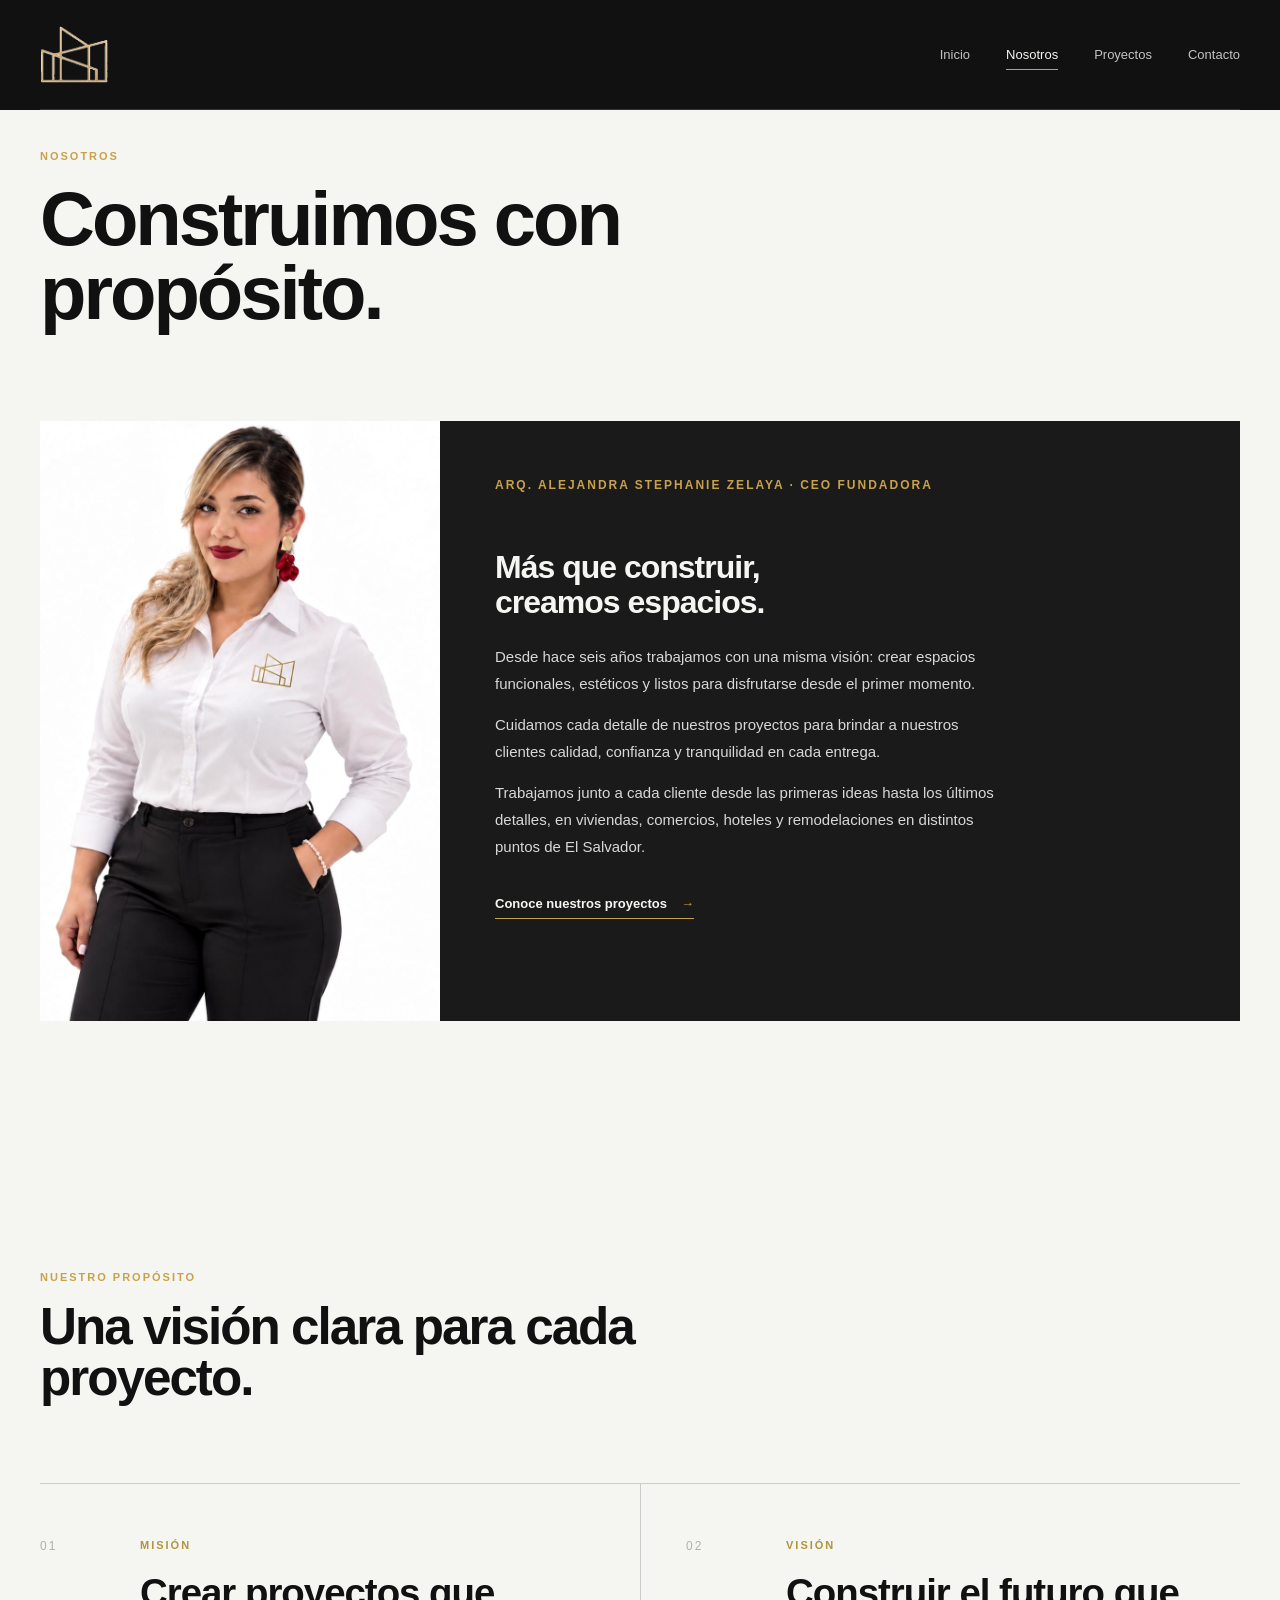
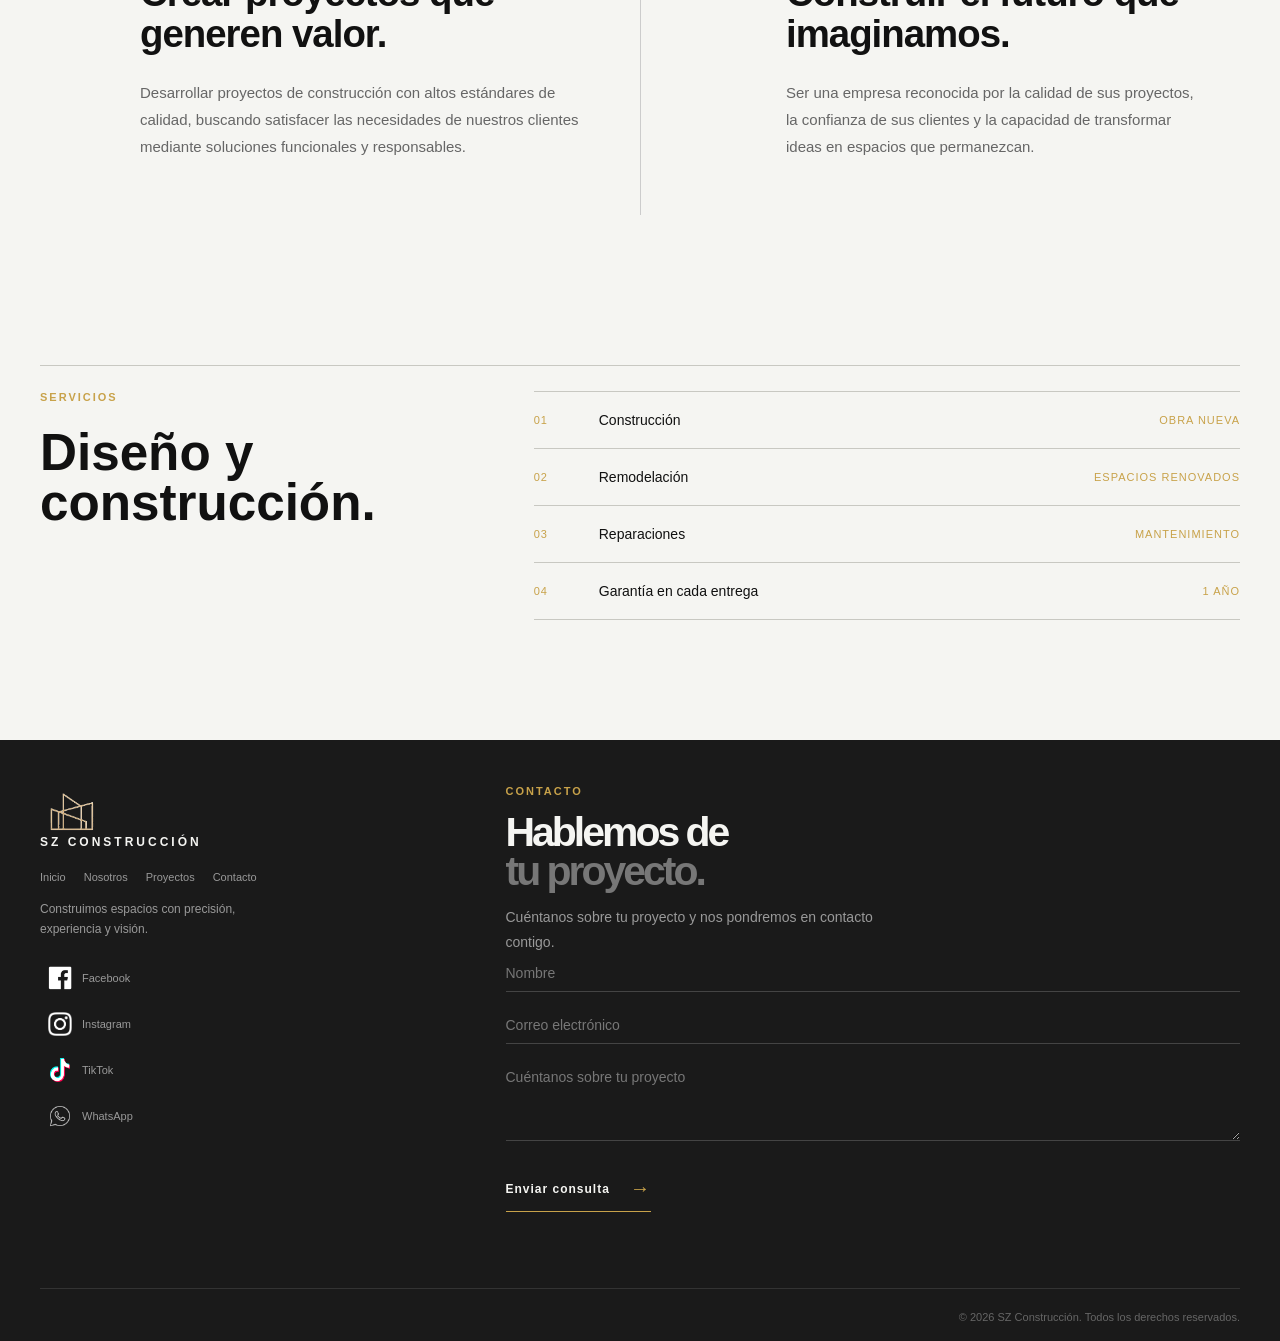
==== commit 5b7c2e6c: "Add Facebook link to footer and upload new images for proyecto-1 - Added Facebook social media link " ====
--- a/nosotros.html
+++ b/nosotros.html
@@ -207,6 +207,7 @@
                     </nav>
                     <p class="footer__brand-text">Construimos espacios con precisión, experiencia y visión.</p>
                     <div class="footer__socials" aria-label="Redes sociales">
+                        <a href="https://www.facebook.com/szconstrucion" class="footer__social" target="_blank" rel="noopener noreferrer" aria-label="Facebook"><img src="images/social/LogoFace.png" alt="">Facebook</a>
                         <a href="https://www.instagram.com/sz_construccion?stkn=ZDNlZDc0MzIxNw==" class="footer__social" target="_blank" rel="noopener noreferrer" aria-label="Instagram"><img src="images/social/LogoInsta.png" alt="">Instagram</a>
                         <a href="https://www.tiktok.com/@sz_construccionsv?is_from_webapp=1&sender_device=pc" class="footer__social" target="_blank" rel="noopener noreferrer" aria-label="TikTok"><img src="images/social/LogoTikTok.png" alt="">TikTok</a>
                         <a href="https://wa.me/50374683677" class="footer__social" target="_blank" rel="noopener noreferrer" aria-label="WhatsApp"><img src="images/social/LogoWha.png" alt="">WhatsApp</a>
